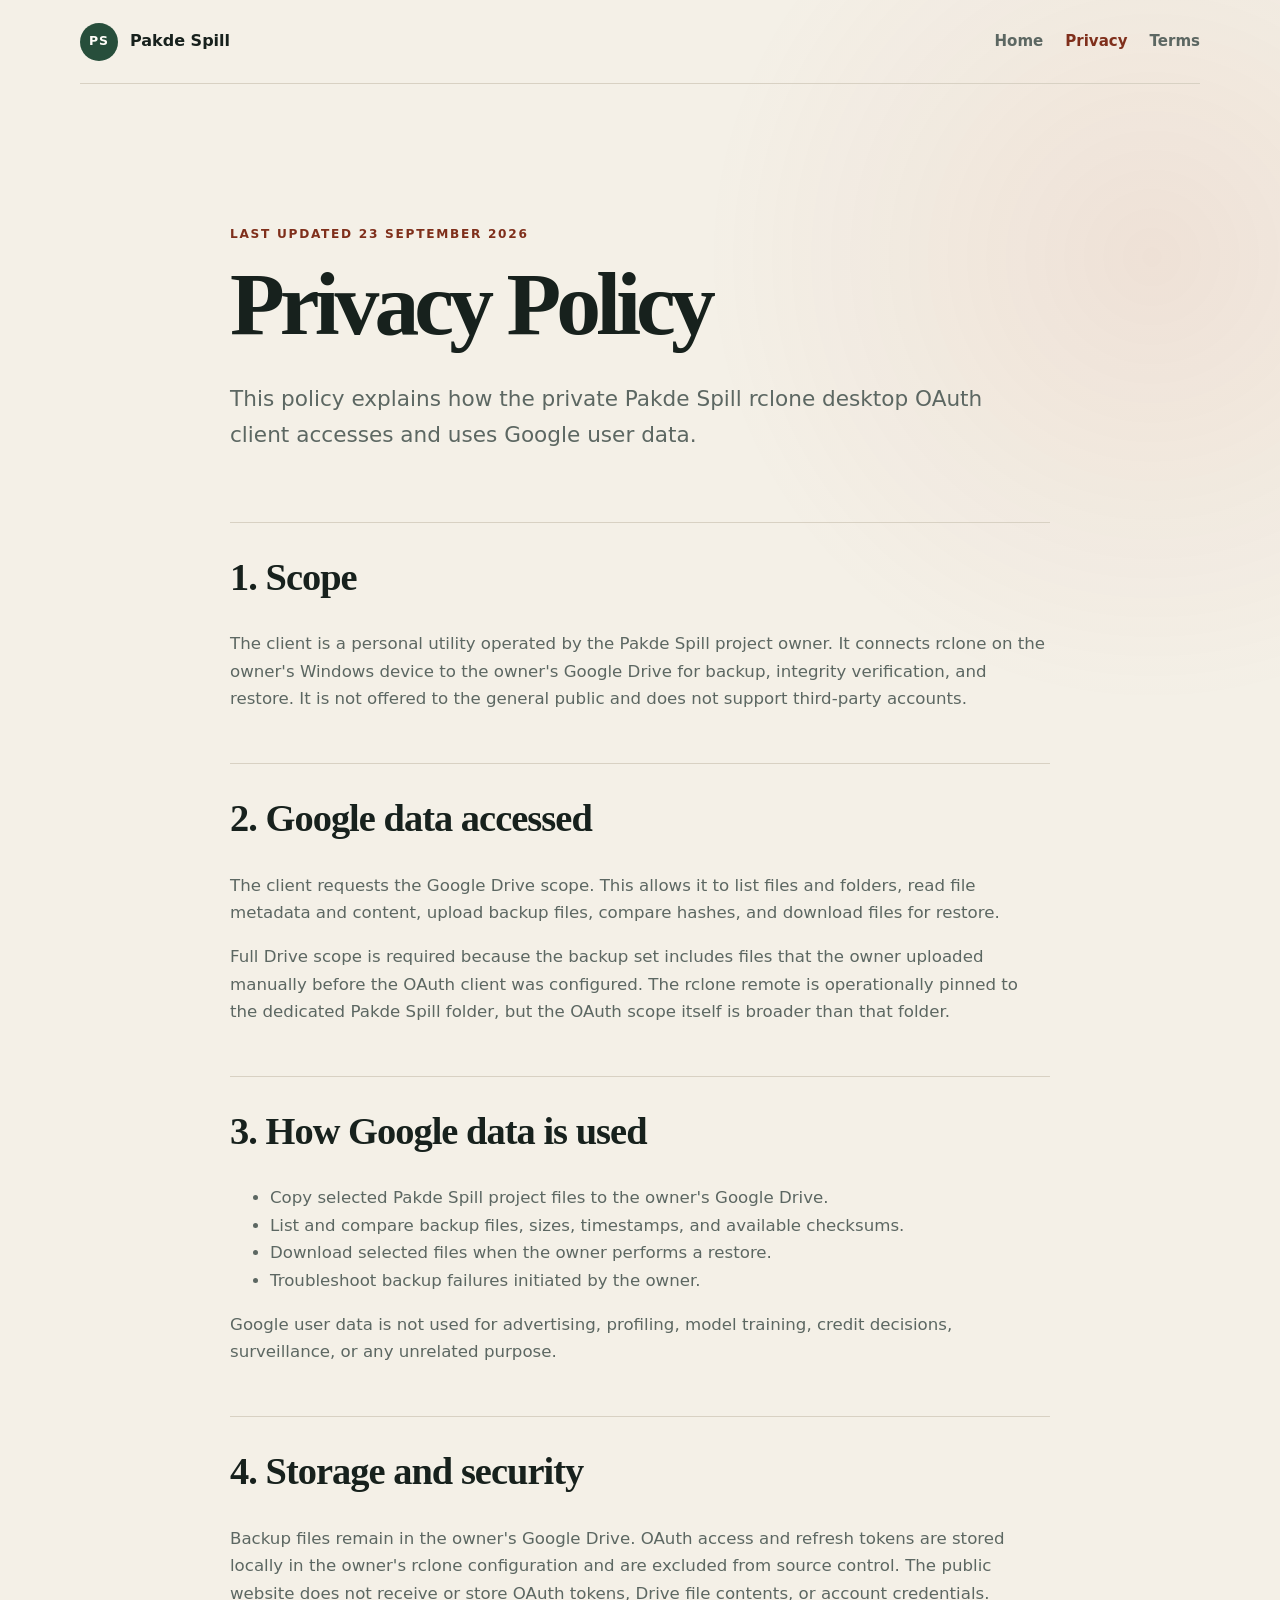
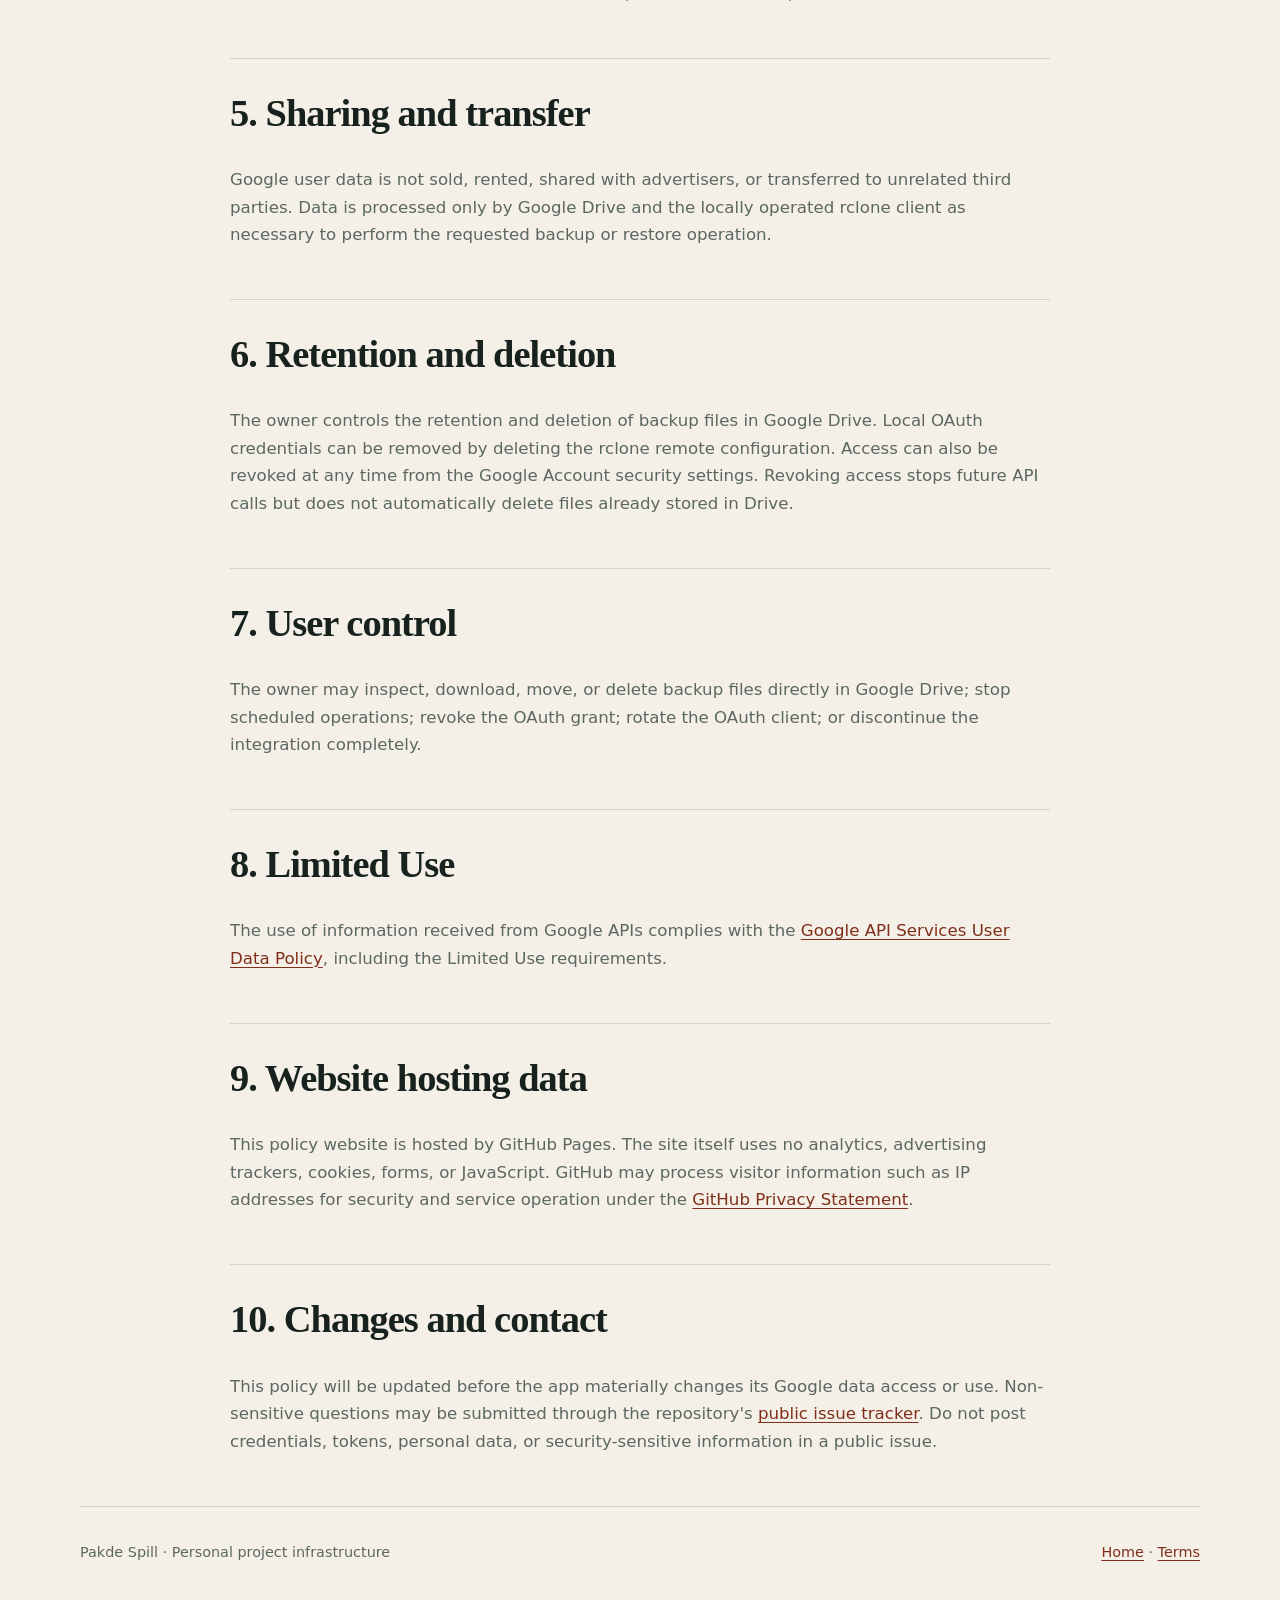
==== privacy.html @ c69e0941 "docs: publish OAuth app information site" ====
<!doctype html>
<html lang="en">
<head>
  <meta charset="utf-8">
  <meta name="viewport" content="width=device-width, initial-scale=1">
  <meta name="description" content="Privacy policy for the Pakde Spill rclone desktop OAuth client.">
  <meta name="referrer" content="no-referrer">
  <link rel="canonical" href="https://pakde-spill.github.io/privacy.html">
  <link rel="stylesheet" href="/assets/style.css">
  <title>Privacy Policy — Pakde Spill</title>
</head>
<body>
  <header class="site-header">
    <a class="brand" href="/" aria-label="Pakde Spill home">
      <span class="brand-mark" aria-hidden="true">PS</span>
      <span>Pakde Spill</span>
    </a>
    <nav aria-label="Primary navigation">
      <a href="/">Home</a>
      <a aria-current="page" href="/privacy.html">Privacy</a>
      <a href="/terms.html">Terms</a>
    </nav>
  </header>

  <main class="policy">
    <header class="policy-heading">
      <p class="eyebrow">Last updated 23 September 2026</p>
      <h1>Privacy Policy</h1>
      <p class="lead">This policy explains how the private Pakde Spill rclone desktop OAuth client accesses and uses Google user data.</p>
    </header>

    <section>
      <h2>1. Scope</h2>
      <p>The client is a personal utility operated by the Pakde Spill project owner. It connects rclone on the owner's Windows device to the owner's Google Drive for backup, integrity verification, and restore. It is not offered to the general public and does not support third-party accounts.</p>
    </section>

    <section>
      <h2>2. Google data accessed</h2>
      <p>The client requests the Google Drive scope. This allows it to list files and folders, read file metadata and content, upload backup files, compare hashes, and download files for restore.</p>
      <p>Full Drive scope is required because the backup set includes files that the owner uploaded manually before the OAuth client was configured. The rclone remote is operationally pinned to the dedicated Pakde Spill folder, but the OAuth scope itself is broader than that folder.</p>
    </section>

    <section>
      <h2>3. How Google data is used</h2>
      <ul>
        <li>Copy selected Pakde Spill project files to the owner's Google Drive.</li>
        <li>List and compare backup files, sizes, timestamps, and available checksums.</li>
        <li>Download selected files when the owner performs a restore.</li>
        <li>Troubleshoot backup failures initiated by the owner.</li>
      </ul>
      <p>Google user data is not used for advertising, profiling, model training, credit decisions, surveillance, or any unrelated purpose.</p>
    </section>

    <section>
      <h2>4. Storage and security</h2>
      <p>Backup files remain in the owner's Google Drive. OAuth access and refresh tokens are stored locally in the owner's rclone configuration and are excluded from source control. The public website does not receive or store OAuth tokens, Drive file contents, or account credentials.</p>
    </section>

    <section>
      <h2>5. Sharing and transfer</h2>
      <p>Google user data is not sold, rented, shared with advertisers, or transferred to unrelated third parties. Data is processed only by Google Drive and the locally operated rclone client as necessary to perform the requested backup or restore operation.</p>
    </section>

    <section>
      <h2>6. Retention and deletion</h2>
      <p>The owner controls the retention and deletion of backup files in Google Drive. Local OAuth credentials can be removed by deleting the rclone remote configuration. Access can also be revoked at any time from the Google Account security settings. Revoking access stops future API calls but does not automatically delete files already stored in Drive.</p>
    </section>

    <section>
      <h2>7. User control</h2>
      <p>The owner may inspect, download, move, or delete backup files directly in Google Drive; stop scheduled operations; revoke the OAuth grant; rotate the OAuth client; or discontinue the integration completely.</p>
    </section>

    <section>
      <h2>8. Limited Use</h2>
      <p>The use of information received from Google APIs complies with the <a href="https://developers.google.com/terms/api-services-user-data-policy">Google API Services User Data Policy</a>, including the Limited Use requirements.</p>
    </section>

    <section>
      <h2>9. Website hosting data</h2>
      <p>This policy website is hosted by GitHub Pages. The site itself uses no analytics, advertising trackers, cookies, forms, or JavaScript. GitHub may process visitor information such as IP addresses for security and service operation under the <a href="https://docs.github.com/en/site-policy/privacy-policies/github-general-privacy-statement">GitHub Privacy Statement</a>.</p>
    </section>

    <section>
      <h2>10. Changes and contact</h2>
      <p>This policy will be updated before the app materially changes its Google data access or use. Non-sensitive questions may be submitted through the repository's <a href="https://github.com/pakde-spill/pakde-spill.github.io/issues">public issue tracker</a>. Do not post credentials, tokens, personal data, or security-sensitive information in a public issue.</p>
    </section>
  </main>

  <footer>
    <p>Pakde Spill · Personal project infrastructure</p>
    <p><a href="/">Home</a> · <a href="/terms.html">Terms</a></p>
  </footer>
</body>
</html>
---- assets/style.css ----
:root {
  color-scheme: light;
  --ink: #17211d;
  --muted: #5c6762;
  --paper: #f4f0e7;
  --surface: #fffdf8;
  --line: #d8d1c3;
  --accent: #b54d2e;
  --accent-dark: #7f2f1b;
  --green: #274e3b;
  --shadow: 0 18px 55px rgba(30, 39, 34, 0.08);
  --radius: 22px;
}

* {
  box-sizing: border-box;
}

html {
  background: var(--paper);
  scroll-behavior: smooth;
}

body {
  margin: 0;
  color: var(--ink);
  background:
    radial-gradient(circle at 90% 8%, rgba(181, 77, 46, 0.09), transparent 28rem),
    var(--paper);
  font-family: Inter, ui-sans-serif, system-ui, -apple-system, BlinkMacSystemFont, "Segoe UI", sans-serif;
  line-height: 1.65;
}

a {
  color: var(--accent-dark);
  text-underline-offset: 0.18em;
}

a:focus-visible {
  outline: 3px solid var(--accent);
  outline-offset: 4px;
  border-radius: 4px;
}

.site-header,
main,
footer {
  width: min(1120px, calc(100% - 40px));
  margin-inline: auto;
}

.site-header {
  display: flex;
  align-items: center;
  justify-content: space-between;
  min-height: 84px;
  border-bottom: 1px solid var(--line);
}

.brand {
  display: inline-flex;
  align-items: center;
  gap: 12px;
  color: var(--ink);
  font-weight: 760;
  text-decoration: none;
}

.brand-mark {
  display: grid;
  width: 38px;
  height: 38px;
  place-items: center;
  border-radius: 50%;
  color: var(--surface);
  background: var(--green);
  font-size: 0.78rem;
  letter-spacing: 0.08em;
}

nav {
  display: flex;
  gap: 22px;
}

nav a {
  color: var(--muted);
  font-size: 0.94rem;
  font-weight: 650;
  text-decoration: none;
}

nav a:hover,
nav a[aria-current="page"] {
  color: var(--accent-dark);
}

.hero {
  padding: clamp(76px, 11vw, 150px) 0 clamp(70px, 9vw, 120px);
}

.eyebrow,
.section-label,
.step {
  color: var(--accent-dark);
  font-size: 0.76rem;
  font-weight: 800;
  letter-spacing: 0.14em;
  text-transform: uppercase;
}

h1,
h2 {
  margin-top: 0;
  font-family: Georgia, "Times New Roman", serif;
  font-weight: 600;
  line-height: 1.08;
  text-wrap: balance;
}

h1 {
  max-width: 850px;
  margin-bottom: 28px;
  font-size: clamp(3rem, 8vw, 6.7rem);
  letter-spacing: -0.055em;
}

h2 {
  font-size: clamp(1.65rem, 3vw, 2.5rem);
  letter-spacing: -0.025em;
}

.lead {
  max-width: 760px;
  color: var(--muted);
  font-size: clamp(1.1rem, 2vw, 1.35rem);
}

.actions {
  display: flex;
  flex-wrap: wrap;
  gap: 12px;
  margin-top: 38px;
}

.button {
  display: inline-flex;
  min-height: 48px;
  align-items: center;
  justify-content: center;
  padding: 0 19px;
  border: 1px solid var(--ink);
  border-radius: 999px;
  font-weight: 750;
  text-decoration: none;
}

.button.primary {
  color: var(--surface);
  background: var(--ink);
}

.button.secondary {
  color: var(--ink);
  background: transparent;
}

.section {
  display: grid;
  grid-template-columns: minmax(0, 0.85fr) minmax(0, 1.15fr);
  gap: clamp(28px, 7vw, 100px);
  padding: 72px 0;
  border-top: 1px solid var(--line);
}

.prose {
  color: var(--muted);
  font-size: 1.06rem;
}

.prose p:first-child {
  margin-top: 0;
}

.cards {
  display: grid;
  grid-template-columns: repeat(3, 1fr);
  gap: 16px;
  padding: 24px 0 88px;
}

.cards article,
.notice {
  border: 1px solid var(--line);
  border-radius: var(--radius);
  background: rgba(255, 253, 248, 0.82);
  box-shadow: var(--shadow);
}

.cards article {
  padding: 30px;
}

.cards h2 {
  margin: 35px 0 12px;
  font-size: 1.65rem;
}

.cards p {
  margin-bottom: 0;
  color: var(--muted);
}

.notice {
  margin-bottom: 90px;
  padding: clamp(32px, 6vw, 64px);
}

.policy {
  max-width: 820px;
}

.policy-heading {
  padding: clamp(70px, 10vw, 130px) 0 48px;
}

.policy h1 {
  font-size: clamp(3rem, 7vw, 5.8rem);
}

.policy section {
  padding: 34px 0;
  border-top: 1px solid var(--line);
}

.policy section p,
.policy section li {
  color: var(--muted);
  font-size: 1.04rem;
}

footer {
  display: flex;
  justify-content: space-between;
  gap: 20px;
  padding: 34px 0 50px;
  border-top: 1px solid var(--line);
  color: var(--muted);
  font-size: 0.9rem;
}

footer p {
  margin: 0;
}

@media (max-width: 760px) {
  .site-header {
    align-items: flex-start;
    flex-direction: column;
    gap: 18px;
    padding: 20px 0;
  }

  nav {
    width: 100%;
    justify-content: space-between;
  }

  .section,
  .cards {
    grid-template-columns: 1fr;
  }

  .hero {
    padding-top: 75px;
  }

  footer {
    flex-direction: column;
  }
}

@media (prefers-reduced-motion: reduce) {
  html {
    scroll-behavior: auto;
  }
}
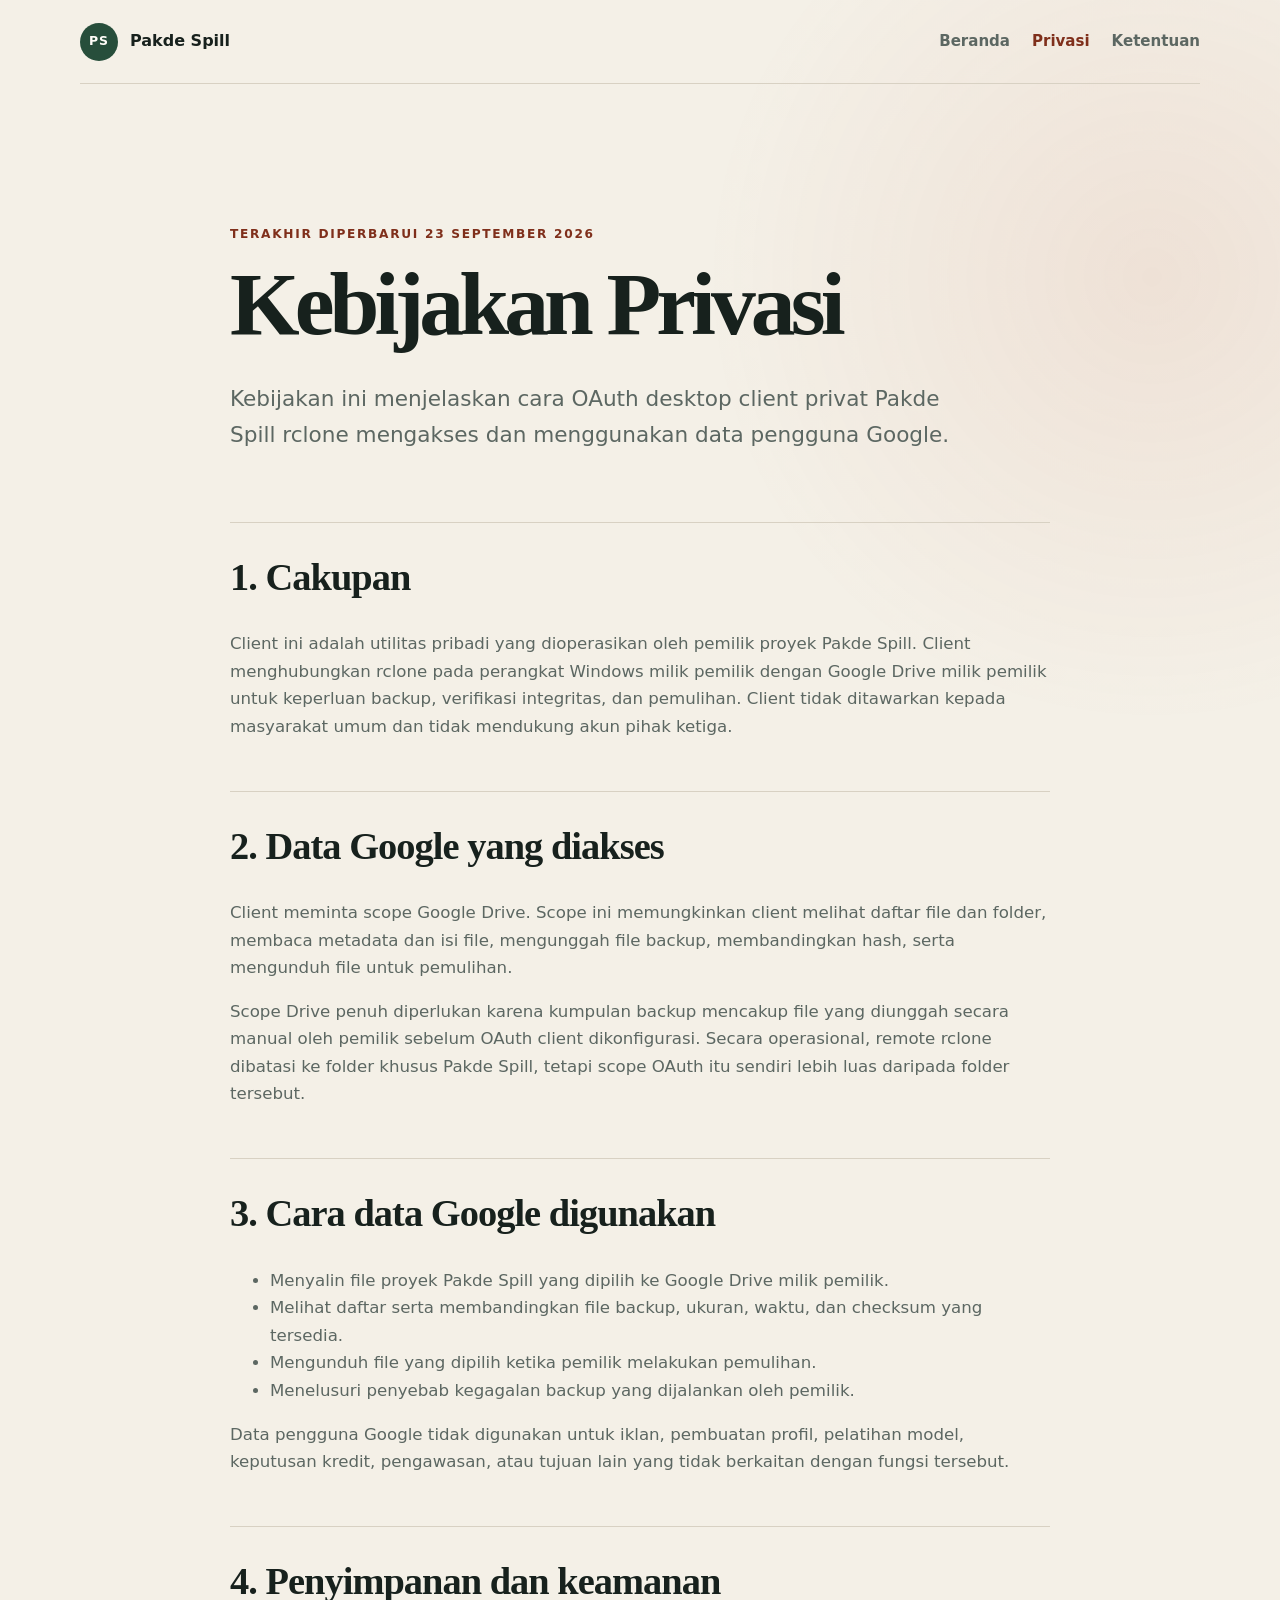
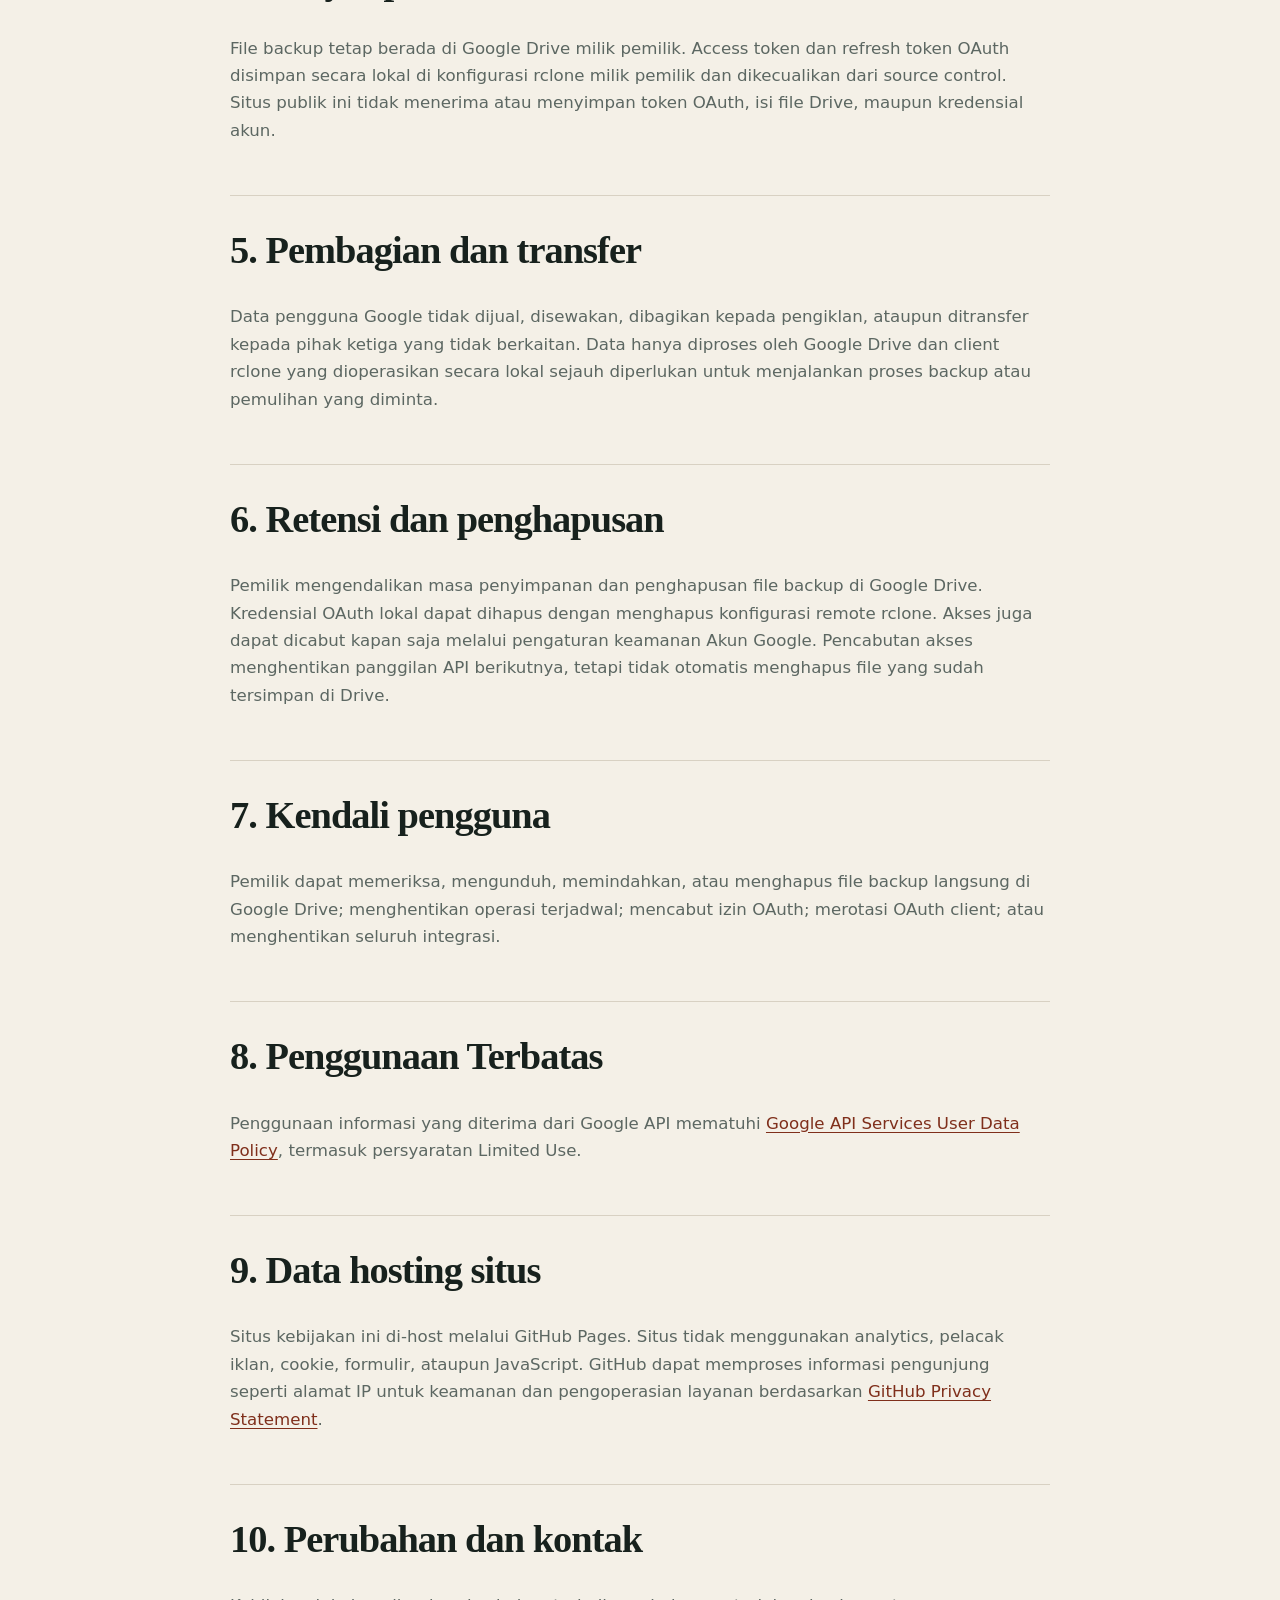
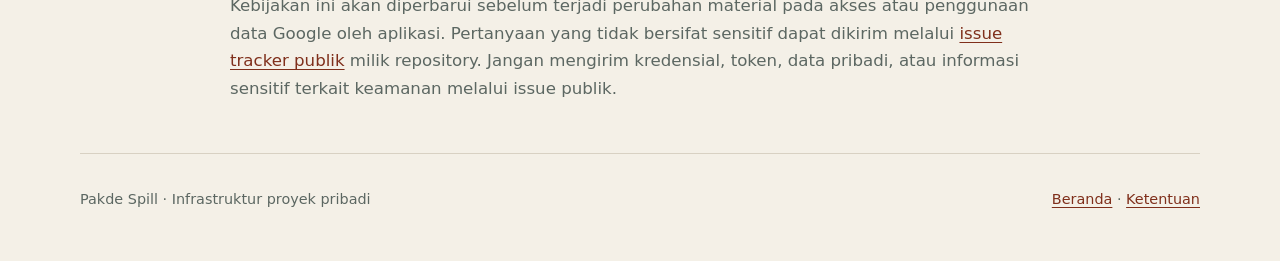
==== commit 5445b6ee: "docs: localize public OAuth site in Indonesian" ====
--- a/privacy.html
+++ b/privacy.html
@@ -1,95 +1,95 @@
 <!doctype html>
-<html lang="en">
+<html lang="id">
 <head>
   <meta charset="utf-8">
   <meta name="viewport" content="width=device-width, initial-scale=1">
-  <meta name="description" content="Privacy policy for the Pakde Spill rclone desktop OAuth client.">
+  <meta name="description" content="Kebijakan privasi untuk OAuth desktop client Pakde Spill rclone.">
   <meta name="referrer" content="no-referrer">
   <link rel="canonical" href="https://pakde-spill.github.io/privacy.html">
   <link rel="stylesheet" href="/assets/style.css">
-  <title>Privacy Policy — Pakde Spill</title>
+  <title>Kebijakan Privasi — Pakde Spill</title>
 </head>
 <body>
   <header class="site-header">
-    <a class="brand" href="/" aria-label="Pakde Spill home">
+    <a class="brand" href="/" aria-label="Beranda Pakde Spill">
       <span class="brand-mark" aria-hidden="true">PS</span>
       <span>Pakde Spill</span>
     </a>
-    <nav aria-label="Primary navigation">
-      <a href="/">Home</a>
-      <a aria-current="page" href="/privacy.html">Privacy</a>
-      <a href="/terms.html">Terms</a>
+    <nav aria-label="Navigasi utama">
+      <a href="/">Beranda</a>
+      <a aria-current="page" href="/privacy.html">Privasi</a>
+      <a href="/terms.html">Ketentuan</a>
     </nav>
   </header>
 
   <main class="policy">
     <header class="policy-heading">
-      <p class="eyebrow">Last updated 23 September 2026</p>
-      <h1>Privacy Policy</h1>
-      <p class="lead">This policy explains how the private Pakde Spill rclone desktop OAuth client accesses and uses Google user data.</p>
+      <p class="eyebrow">Terakhir diperbarui 23 September 2026</p>
+      <h1>Kebijakan Privasi</h1>
+      <p class="lead">Kebijakan ini menjelaskan cara OAuth desktop client privat Pakde Spill rclone mengakses dan menggunakan data pengguna Google.</p>
     </header>
 
     <section>
-      <h2>1. Scope</h2>
-      <p>The client is a personal utility operated by the Pakde Spill project owner. It connects rclone on the owner's Windows device to the owner's Google Drive for backup, integrity verification, and restore. It is not offered to the general public and does not support third-party accounts.</p>
+      <h2>1. Cakupan</h2>
+      <p>Client ini adalah utilitas pribadi yang dioperasikan oleh pemilik proyek Pakde Spill. Client menghubungkan rclone pada perangkat Windows milik pemilik dengan Google Drive milik pemilik untuk keperluan backup, verifikasi integritas, dan pemulihan. Client tidak ditawarkan kepada masyarakat umum dan tidak mendukung akun pihak ketiga.</p>
     </section>
 
     <section>
-      <h2>2. Google data accessed</h2>
-      <p>The client requests the Google Drive scope. This allows it to list files and folders, read file metadata and content, upload backup files, compare hashes, and download files for restore.</p>
-      <p>Full Drive scope is required because the backup set includes files that the owner uploaded manually before the OAuth client was configured. The rclone remote is operationally pinned to the dedicated Pakde Spill folder, but the OAuth scope itself is broader than that folder.</p>
+      <h2>2. Data Google yang diakses</h2>
+      <p>Client meminta scope Google Drive. Scope ini memungkinkan client melihat daftar file dan folder, membaca metadata dan isi file, mengunggah file backup, membandingkan hash, serta mengunduh file untuk pemulihan.</p>
+      <p>Scope Drive penuh diperlukan karena kumpulan backup mencakup file yang diunggah secara manual oleh pemilik sebelum OAuth client dikonfigurasi. Secara operasional, remote rclone dibatasi ke folder khusus Pakde Spill, tetapi scope OAuth itu sendiri lebih luas daripada folder tersebut.</p>
     </section>
 
     <section>
-      <h2>3. How Google data is used</h2>
+      <h2>3. Cara data Google digunakan</h2>
       <ul>
-        <li>Copy selected Pakde Spill project files to the owner's Google Drive.</li>
-        <li>List and compare backup files, sizes, timestamps, and available checksums.</li>
-        <li>Download selected files when the owner performs a restore.</li>
-        <li>Troubleshoot backup failures initiated by the owner.</li>
+        <li>Menyalin file proyek Pakde Spill yang dipilih ke Google Drive milik pemilik.</li>
+        <li>Melihat daftar serta membandingkan file backup, ukuran, waktu, dan checksum yang tersedia.</li>
+        <li>Mengunduh file yang dipilih ketika pemilik melakukan pemulihan.</li>
+        <li>Menelusuri penyebab kegagalan backup yang dijalankan oleh pemilik.</li>
       </ul>
-      <p>Google user data is not used for advertising, profiling, model training, credit decisions, surveillance, or any unrelated purpose.</p>
+      <p>Data pengguna Google tidak digunakan untuk iklan, pembuatan profil, pelatihan model, keputusan kredit, pengawasan, atau tujuan lain yang tidak berkaitan dengan fungsi tersebut.</p>
     </section>
 
     <section>
-      <h2>4. Storage and security</h2>
-      <p>Backup files remain in the owner's Google Drive. OAuth access and refresh tokens are stored locally in the owner's rclone configuration and are excluded from source control. The public website does not receive or store OAuth tokens, Drive file contents, or account credentials.</p>
+      <h2>4. Penyimpanan dan keamanan</h2>
+      <p>File backup tetap berada di Google Drive milik pemilik. Access token dan refresh token OAuth disimpan secara lokal di konfigurasi rclone milik pemilik dan dikecualikan dari source control. Situs publik ini tidak menerima atau menyimpan token OAuth, isi file Drive, maupun kredensial akun.</p>
     </section>
 
     <section>
-      <h2>5. Sharing and transfer</h2>
-      <p>Google user data is not sold, rented, shared with advertisers, or transferred to unrelated third parties. Data is processed only by Google Drive and the locally operated rclone client as necessary to perform the requested backup or restore operation.</p>
+      <h2>5. Pembagian dan transfer</h2>
+      <p>Data pengguna Google tidak dijual, disewakan, dibagikan kepada pengiklan, ataupun ditransfer kepada pihak ketiga yang tidak berkaitan. Data hanya diproses oleh Google Drive dan client rclone yang dioperasikan secara lokal sejauh diperlukan untuk menjalankan proses backup atau pemulihan yang diminta.</p>
     </section>
 
     <section>
-      <h2>6. Retention and deletion</h2>
-      <p>The owner controls the retention and deletion of backup files in Google Drive. Local OAuth credentials can be removed by deleting the rclone remote configuration. Access can also be revoked at any time from the Google Account security settings. Revoking access stops future API calls but does not automatically delete files already stored in Drive.</p>
+      <h2>6. Retensi dan penghapusan</h2>
+      <p>Pemilik mengendalikan masa penyimpanan dan penghapusan file backup di Google Drive. Kredensial OAuth lokal dapat dihapus dengan menghapus konfigurasi remote rclone. Akses juga dapat dicabut kapan saja melalui pengaturan keamanan Akun Google. Pencabutan akses menghentikan panggilan API berikutnya, tetapi tidak otomatis menghapus file yang sudah tersimpan di Drive.</p>
     </section>
 
     <section>
-      <h2>7. User control</h2>
-      <p>The owner may inspect, download, move, or delete backup files directly in Google Drive; stop scheduled operations; revoke the OAuth grant; rotate the OAuth client; or discontinue the integration completely.</p>
+      <h2>7. Kendali pengguna</h2>
+      <p>Pemilik dapat memeriksa, mengunduh, memindahkan, atau menghapus file backup langsung di Google Drive; menghentikan operasi terjadwal; mencabut izin OAuth; merotasi OAuth client; atau menghentikan seluruh integrasi.</p>
     </section>
 
     <section>
-      <h2>8. Limited Use</h2>
-      <p>The use of information received from Google APIs complies with the <a href="https://developers.google.com/terms/api-services-user-data-policy">Google API Services User Data Policy</a>, including the Limited Use requirements.</p>
+      <h2>8. Penggunaan Terbatas</h2>
+      <p>Penggunaan informasi yang diterima dari Google API mematuhi <a href="https://developers.google.com/terms/api-services-user-data-policy">Google API Services User Data Policy</a>, termasuk persyaratan Limited Use.</p>
     </section>
 
     <section>
-      <h2>9. Website hosting data</h2>
-      <p>This policy website is hosted by GitHub Pages. The site itself uses no analytics, advertising trackers, cookies, forms, or JavaScript. GitHub may process visitor information such as IP addresses for security and service operation under the <a href="https://docs.github.com/en/site-policy/privacy-policies/github-general-privacy-statement">GitHub Privacy Statement</a>.</p>
+      <h2>9. Data hosting situs</h2>
+      <p>Situs kebijakan ini di-host melalui GitHub Pages. Situs tidak menggunakan analytics, pelacak iklan, cookie, formulir, ataupun JavaScript. GitHub dapat memproses informasi pengunjung seperti alamat IP untuk keamanan dan pengoperasian layanan berdasarkan <a href="https://docs.github.com/en/site-policy/privacy-policies/github-general-privacy-statement">GitHub Privacy Statement</a>.</p>
     </section>
 
     <section>
-      <h2>10. Changes and contact</h2>
-      <p>This policy will be updated before the app materially changes its Google data access or use. Non-sensitive questions may be submitted through the repository's <a href="https://github.com/pakde-spill/pakde-spill.github.io/issues">public issue tracker</a>. Do not post credentials, tokens, personal data, or security-sensitive information in a public issue.</p>
+      <h2>10. Perubahan dan kontak</h2>
+      <p>Kebijakan ini akan diperbarui sebelum terjadi perubahan material pada akses atau penggunaan data Google oleh aplikasi. Pertanyaan yang tidak bersifat sensitif dapat dikirim melalui <a href="https://github.com/pakde-spill/pakde-spill.github.io/issues">issue tracker publik</a> milik repository. Jangan mengirim kredensial, token, data pribadi, atau informasi sensitif terkait keamanan melalui issue publik.</p>
     </section>
   </main>
 
   <footer>
-    <p>Pakde Spill · Personal project infrastructure</p>
-    <p><a href="/">Home</a> · <a href="/terms.html">Terms</a></p>
+    <p>Pakde Spill · Infrastruktur proyek pribadi</p>
+    <p><a href="/">Beranda</a> · <a href="/terms.html">Ketentuan</a></p>
   </footer>
 </body>
 </html>
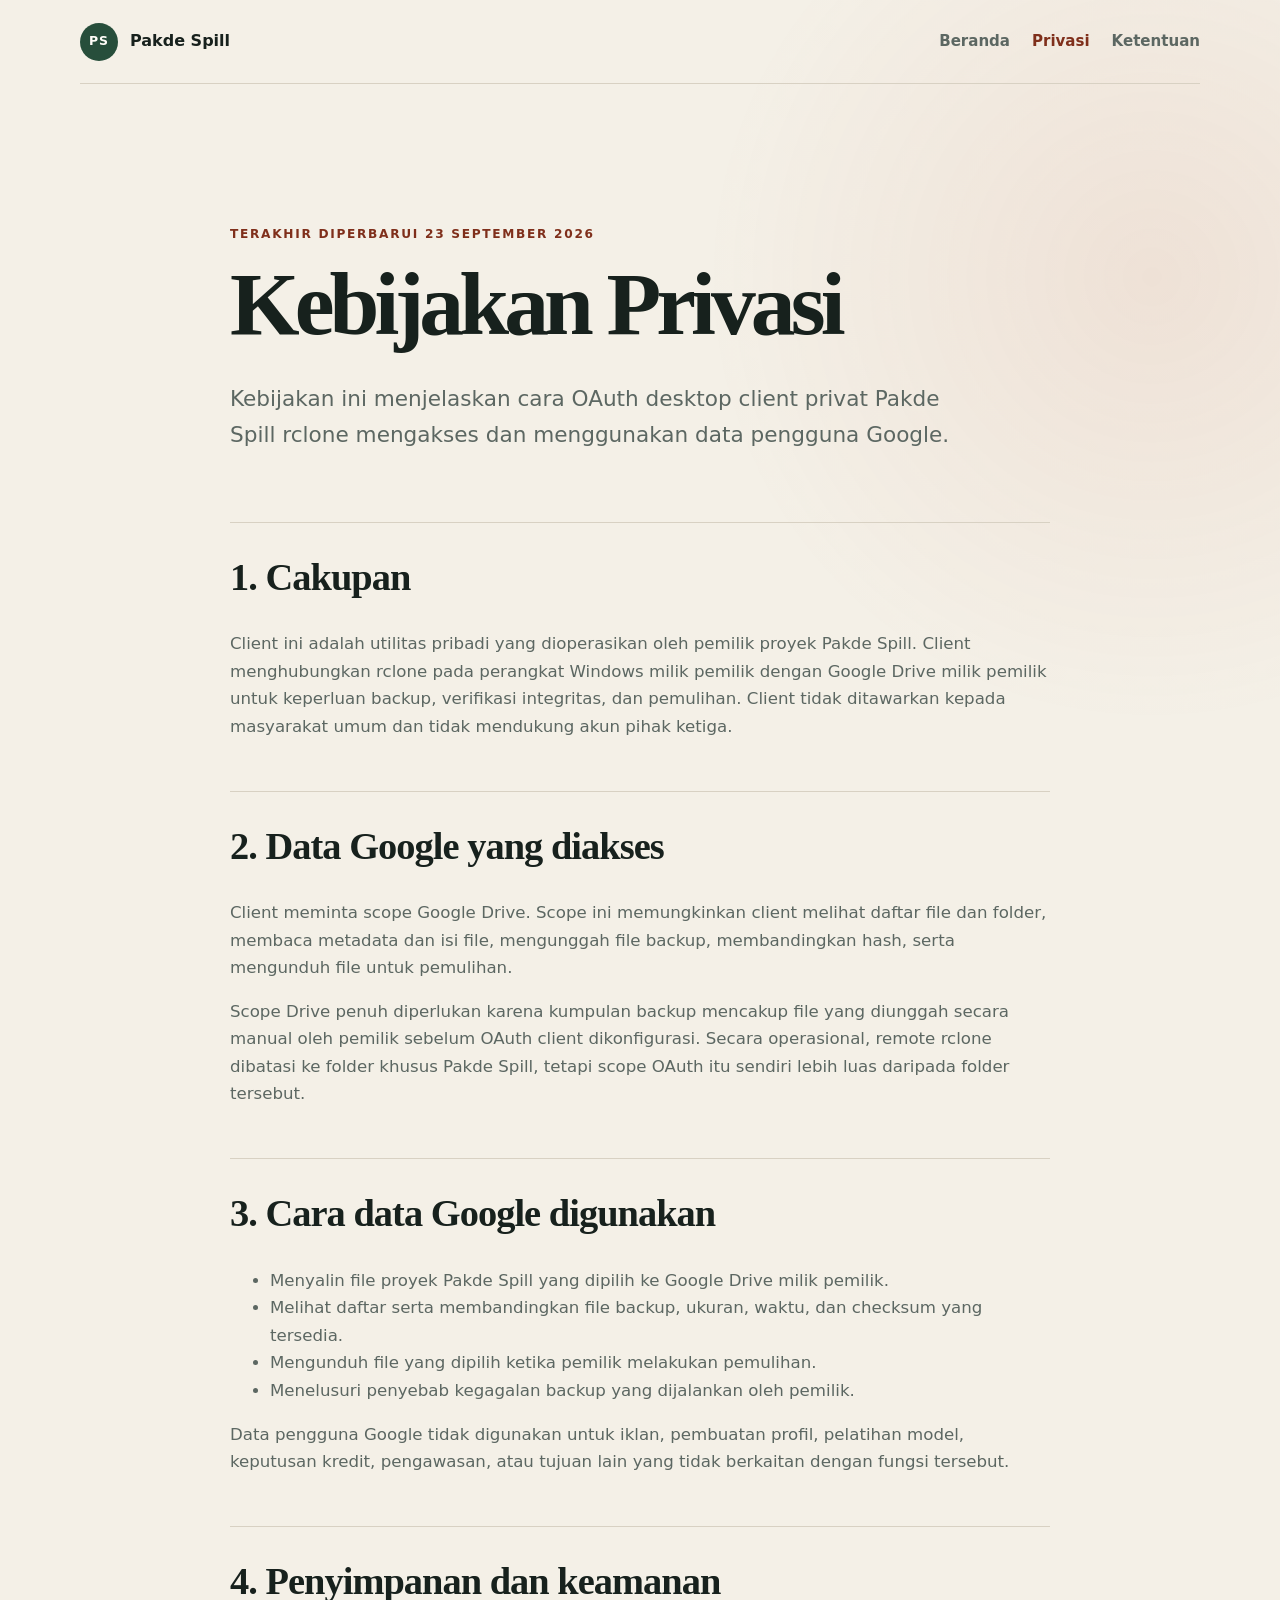
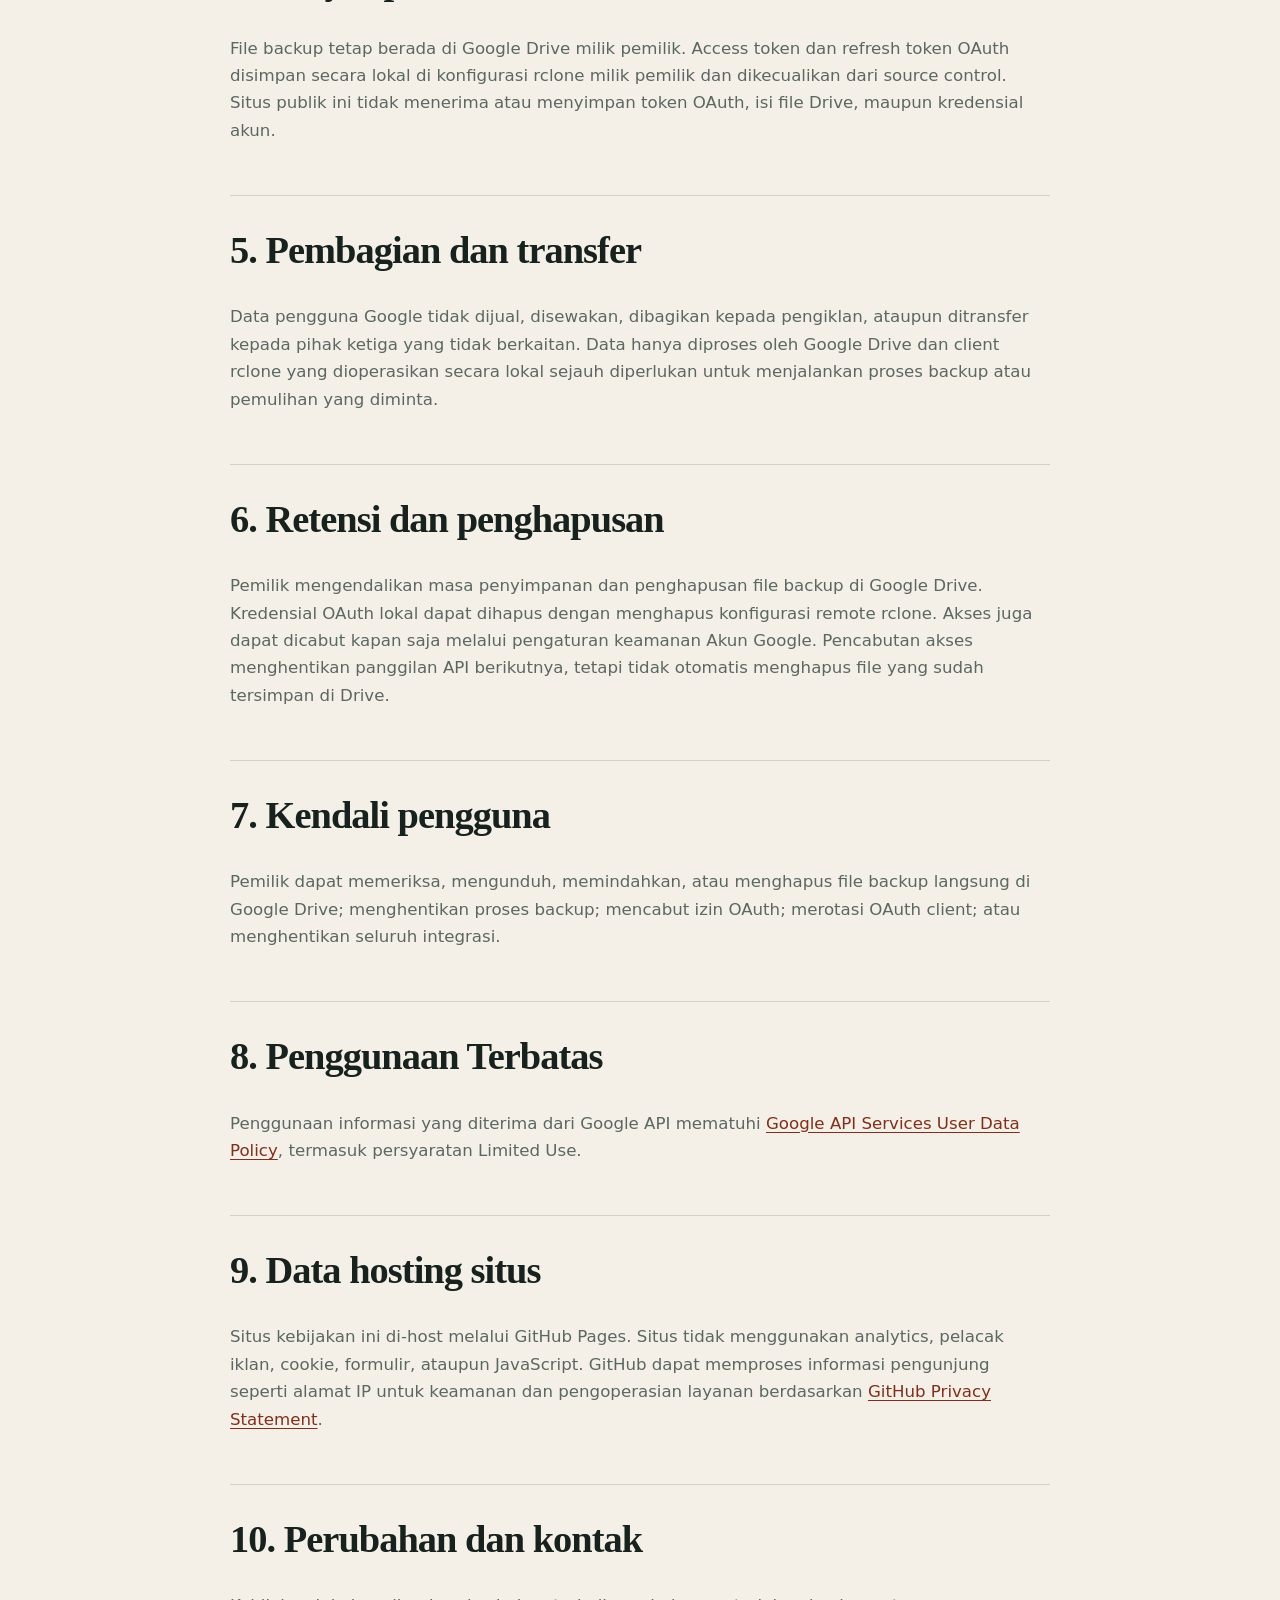
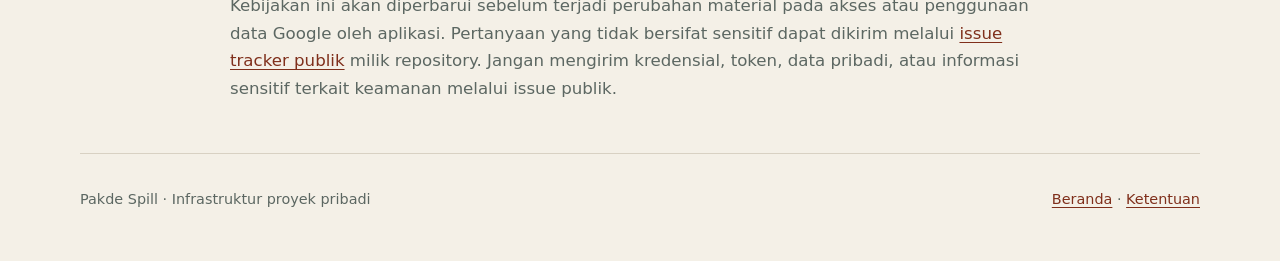
==== commit f5fb0b30: "docs: clarify personal OAuth site role" ====
--- a/privacy.html
+++ b/privacy.html
@@ -68,7 +68,7 @@
 
     <section>
       <h2>7. Kendali pengguna</h2>
-      <p>Pemilik dapat memeriksa, mengunduh, memindahkan, atau menghapus file backup langsung di Google Drive; menghentikan operasi terjadwal; mencabut izin OAuth; merotasi OAuth client; atau menghentikan seluruh integrasi.</p>
+      <p>Pemilik dapat memeriksa, mengunduh, memindahkan, atau menghapus file backup langsung di Google Drive; menghentikan proses backup; mencabut izin OAuth; merotasi OAuth client; atau menghentikan seluruh integrasi.</p>
     </section>
 
     <section>
